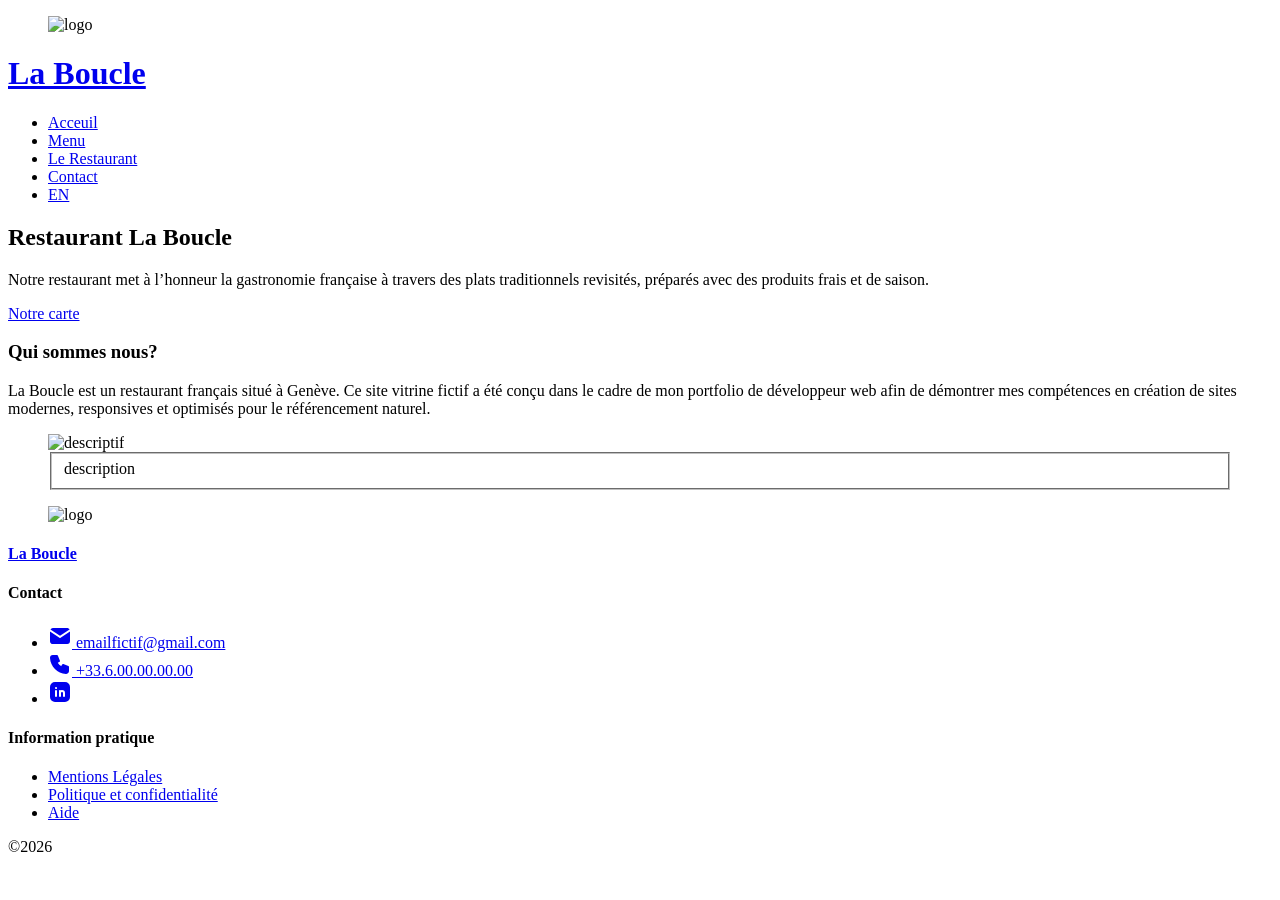
==== index.html @ 0204d928 "Initial commit - site restaurant" ====
<!doctype html>
<html lang="fr">
  <head>
    <meta charset="UTF-8" />
    <meta name="viewport" content="width=device-width, initial-scale=1.0" />
    <meta
      name="description"
      content="Le restaurant La Boucle est un site vitrine fictif qui à pour but de promouvoir mon cv et mes services en ligne."
    />
    <meta name="robots" content="index, follow" />

    <meta
      property="og:title"
      content="Site vitrine | La Boucle - Le Restaurant Français à Genève."
    />
    <meta
      property="og:description"
      content="Le restaurant La Boucle est un site vitrine fictif qui à pour but de promouvoir mon cv et mes services en ligne."
    />
    <meta property="og:image" content="" />
    <meta property="og:url" content="" />

    <meta name="twitter:card" content="summary_large_image" />

    <title>
      Site vitrine | La Boucle - Le Restaurant Français à Genève et aux
      alentours
    </title>
  </head>
  <body>
    <header>
      <div class="header_top">
        <figure>
          <img src="" alt="logo" width="60" height="60" />
        </figure>

        <h1><a href="index.html">La Boucle</a></h1>
      </div>

      <nav aria-label="Navigation principale">
        <ul>
          <li><a href="index.html">Acceuil</a></li>
          <li><a href="app/pages/FR/menu.html">Menu</a></li>
          <li>
            <a href="app/pages/FR/restaurant.html">Le Restaurant</a>
          </li>
          <li><a href="#contact">Contact</a></li>
          <li><a href="app/pages/ENG/home.html">EN</a></li>
        </ul>
      </nav>

      <section class="banner">
        <h2>Restaurant La Boucle</h2>
        <p>
          Notre restaurant met à l’honneur la gastronomie française à travers
          des plats traditionnels revisités, préparés avec des produits frais et
          de saison.
        </p>

        <a class="btn" href="app/pages/FR/menu.html#menu_restaurant"
          >Notre carte</a
        >
      </section>
    </header>

    <main>
      <div class="presentaion">
        <section>
          <h3>Qui sommes nous?</h3>
          <p>
            La Boucle est un restaurant français situé à Genève. Ce site vitrine
            fictif a été conçu dans le cadre de mon portfolio de développeur web
            afin de démontrer mes compétences en création de sites modernes,
            responsives et optimisés pour le référencement naturel.
          </p>
        </section>

        <figure>
          <picture>
            <source srcset="" />
            <source srcset="" />
            <source srcset="" />
            <img src="" alt="descriptif" />
          </picture>
          <fieldset>description</fieldset>
        </figure>
      </div>
    </main>

    <footer>
      <div>
        <figure>
          <img src="" alt="logo" width="60" height="60" />
        </figure>

        <h4><a href="index.html">La Boucle</a></h4>
      </div>
      <div>
        <section>
          <h4 id="contact">Contact</h4>
          <nav aria-label="Navigation secondaire">
            <ul>
              <li>
                <a href="mailto:emailfictif@gmail.com">
                  <svg
                    xmlns="http://www.w3.org/2000/svg"
                    width="24"
                    height="24"
                    viewBox="0 0 24 24"
                    fill="currentColor"
                    class="icon icon-tabler icons-tabler-filled icon-tabler-mail"
                  >
                    <path stroke="none" d="M0 0h24v24H0z" fill="none" />
                    <path
                      d="M22 7.535v9.465a3 3 0 0 1 -2.824 2.995l-.176 .005h-14a3 3 0 0 1 -2.995 -2.824l-.005 -.176v-9.465l9.445 6.297l.116 .066a1 1 0 0 0 .878 0l.116 -.066l9.445 -6.297z"
                    />
                    <path
                      d="M19 4c1.08 0 2.027 .57 2.555 1.427l-9.555 6.37l-9.555 -6.37a2.999 2.999 0 0 1 2.354 -1.42l.201 -.007h14z"
                    />
                  </svg>
                  emailfictif@gmail.com
                </a>
              </li>
              <li>
                <a href="tel:+33600000000"
                  ><svg
                    xmlns="http://www.w3.org/2000/svg"
                    width="24"
                    height="24"
                    viewBox="0 0 24 24"
                    fill="currentColor"
                    class="icon icon-tabler icons-tabler-filled icon-tabler-phone"
                  >
                    <path stroke="none" d="M0 0h24v24H0z" fill="none" />
                    <path
                      d="M9 3a1 1 0 0 1 .877 .519l.051 .11l2 5a1 1 0 0 1 -.313 1.16l-.1 .068l-1.674 1.004l.063 .103a10 10 0 0 0 3.132 3.132l.102 .062l1.005 -1.672a1 1 0 0 1 1.113 -.453l.115 .039l5 2a1 1 0 0 1 .622 .807l.007 .121v4c0 1.657 -1.343 3 -3.06 2.998c-8.579 -.521 -15.418 -7.36 -15.94 -15.998a3 3 0 0 1 2.824 -2.995l.176 -.005h4z"
                    />
                  </svg>
                  +33.6.00.00.00.00
                </a>
              </li>
              <li>
                <a href="lienlinkdel">
                  <svg
                    xmlns="http://www.w3.org/2000/svg"
                    width="24"
                    height="24"
                    viewBox="0 0 24 24"
                    fill="currentColor"
                    class="icon icon-tabler icons-tabler-filled icon-tabler-brand-linkedin"
                  >
                    <path stroke="none" d="M0 0h24v24H0z" fill="none" />
                    <path
                      d="M17 2a5 5 0 0 1 5 5v10a5 5 0 0 1 -5 5h-10a5 5 0 0 1 -5 -5v-10a5 5 0 0 1 5 -5zm-9 8a1 1 0 0 0 -1 1v5a1 1 0 0 0 2 0v-5a1 1 0 0 0 -1 -1m6 0a3 3 0 0 0 -1.168 .236l-.125 .057a1 1 0 0 0 -1.707 .707v5a1 1 0 0 0 2 0v-3a1 1 0 0 1 2 0v3a1 1 0 0 0 2 0v-3a3 3 0 0 0 -3 -3m-6 -3a1 1 0 0 0 -.993 .883l-.007 .127a1 1 0 0 0 1.993 .117l.007 -.127a1 1 0 0 0 -1 -1"
                    />
                  </svg>
                </a>
              </li>
            </ul>
          </nav>
        </section>
      </div>
      <div>
        <h4>Information pratique</h4>
        <nav aria-label="Navigation secondaire">
          <ul>
            <li><a href="#">Mentions Légales</a></li>
            <li><a href="#">Politique et confidentialité</a></li>
            <li><a href="#">Aide</a></li>
          </ul>
        </nav>
      </div>

      <p>&copy;2026</p>
    </footer>
  </body>
</html>
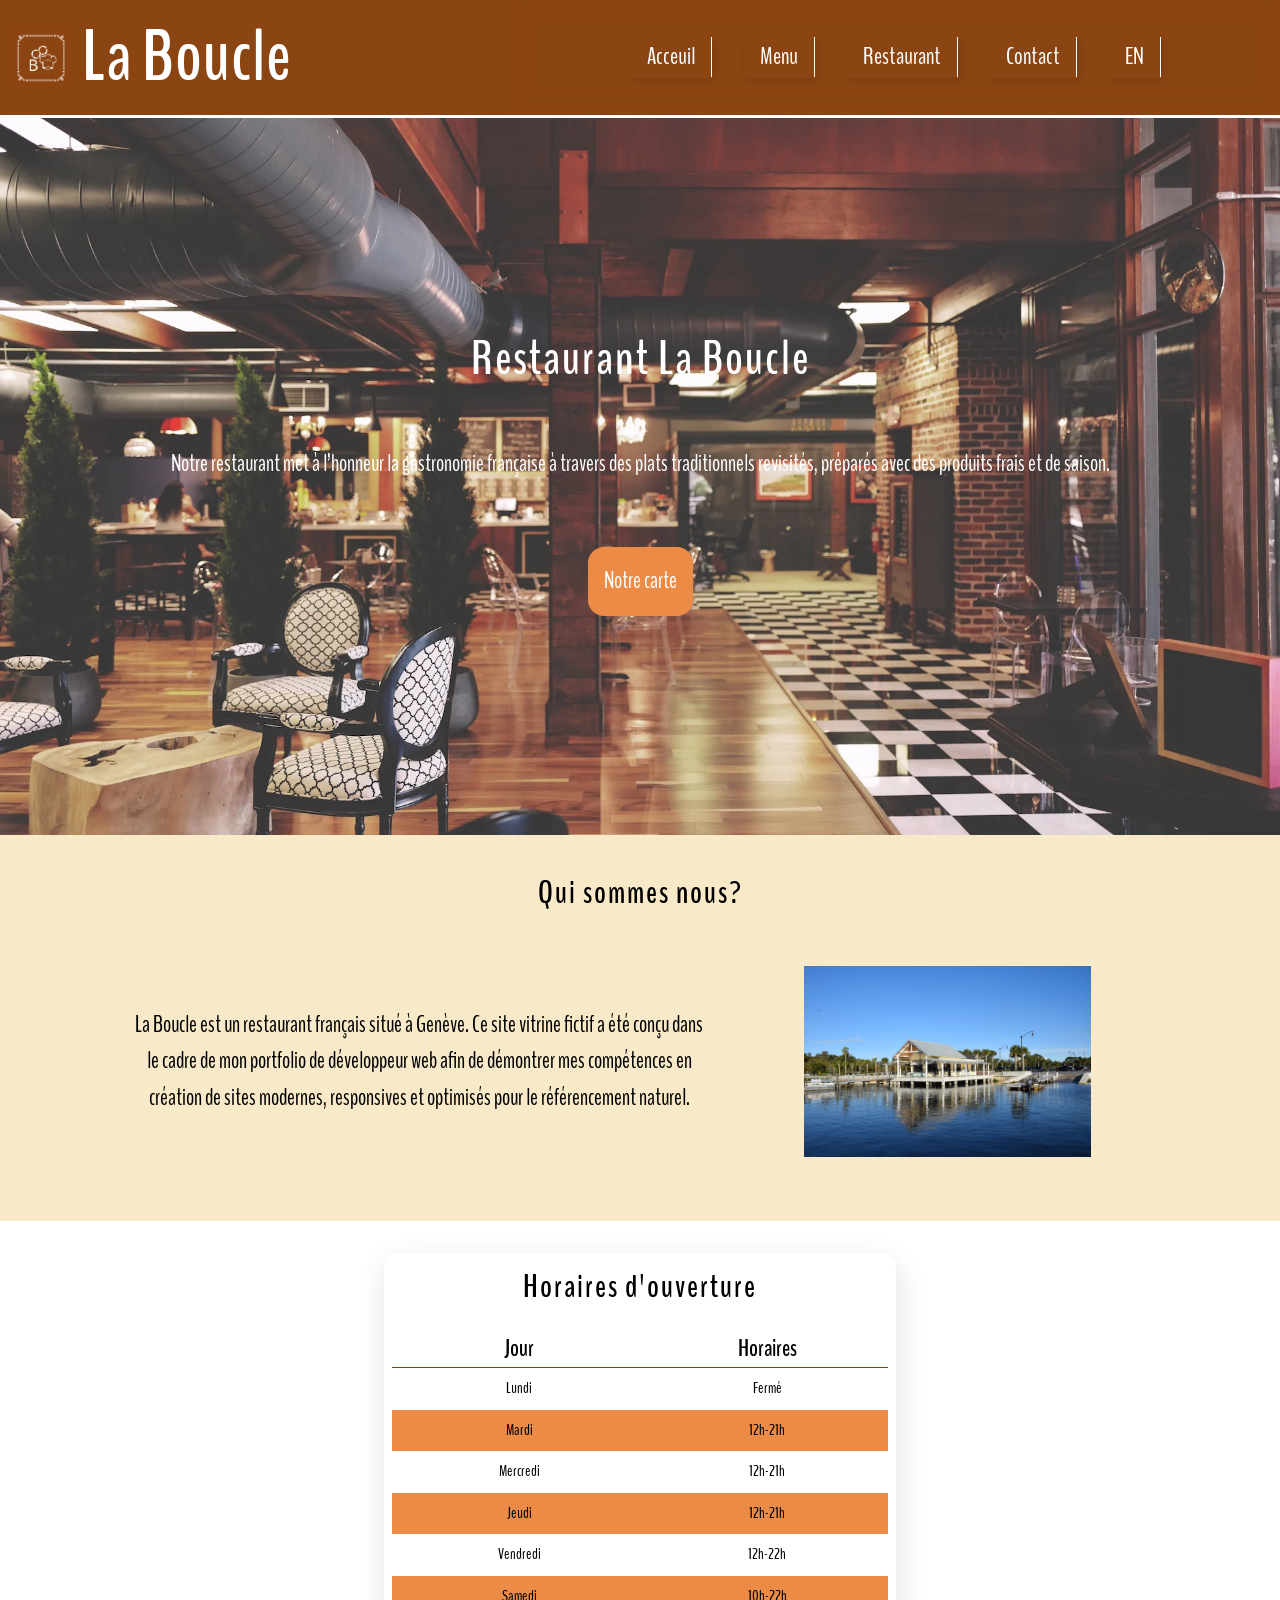
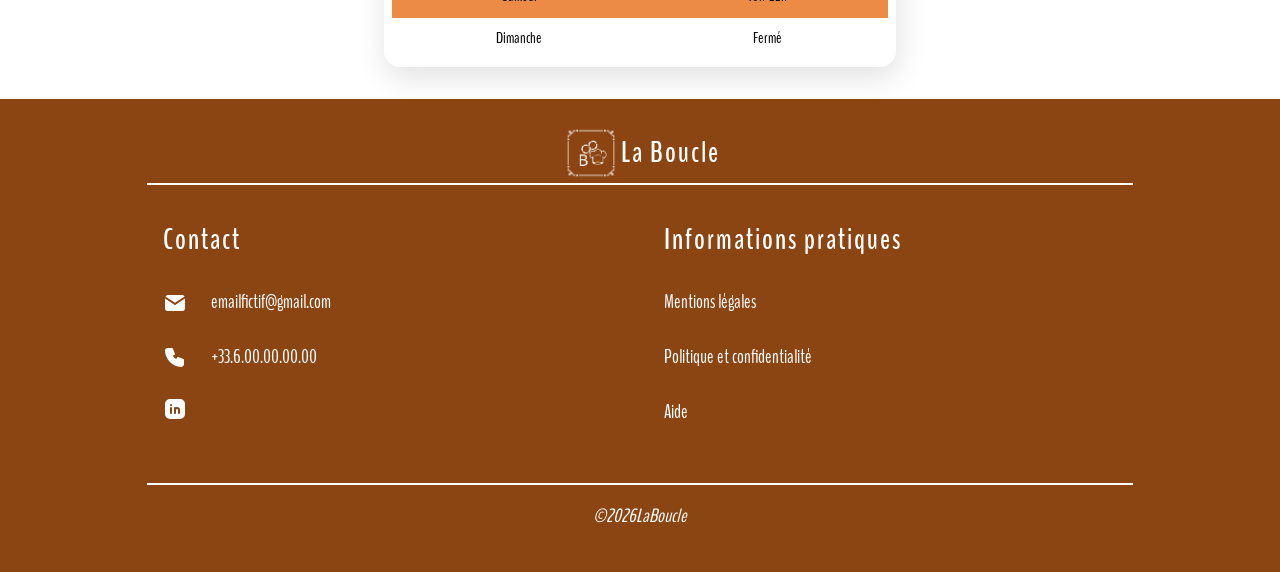
==== commit 637cf63e: "Ajout des images et de la structure final puis modifications de certains élément" ====
--- a/index.html
+++ b/index.html
@@ -21,6 +21,16 @@
     <meta property="og:url" content="" />
 
     <meta name="twitter:card" content="summary_large_image" />
+    <link rel="icon" href="app/public/img/favicon.png" />
+
+    <link rel="preconnect" href="https://fonts.googleapis.com" />
+    <link rel="preconnect" href="https://fonts.gstatic.com" crossorigin />
+    <link
+      href="https://fonts.googleapis.com/css2?family=BenchNine:wght@300;400;700&family=Chela+One&family=Diplomata&family=Ubuntu:ital,wght@0,300;0,400;0,500;0,700;1,300;1,400;1,500;1,700&display=swap"
+      rel="stylesheet"
+    />
+
+    <link rel="stylesheet" href="app/public/css/main.css" />
 
     <title>
       Site vitrine | La Boucle - Le Restaurant Français à Genève et aux
@@ -28,21 +38,64 @@
     </title>
   </head>
   <body>
-    <header>
+    <header class="header-home">
       <div class="header_top">
         <figure>
-          <img src="" alt="logo" width="60" height="60" />
+          <img
+            src="app/public/img/logo.png"
+            alt="logo"
+            width="60"
+            height="60"
+          />
         </figure>
 
         <h1><a href="index.html">La Boucle</a></h1>
+
+        <button class="header-btn">
+          <svg
+            xmlns="http://www.w3.org/2000/svg"
+            width="24"
+            height="24"
+            viewBox="0 0 24 24"
+            fill="none"
+            stroke="currentColor"
+            stroke-width="2"
+            stroke-linecap="round"
+            stroke-linejoin="round"
+            class="icon icon-tabler icons-tabler-outline icon-tabler-menu-2"
+          >
+            <path stroke="none" d="M0 0h24v24H0z" fill="none" />
+            <path d="M4 6l16 0" />
+            <path d="M4 12l16 0" />
+            <path d="M4 18l16 0" />
+          </svg>
+        </button>
       </div>
 
       <nav aria-label="Navigation principale">
+        <button class="header-close">
+          <svg
+            xmlns="http://www.w3.org/2000/svg"
+            width="24"
+            height="24"
+            viewBox="0 0 24 24"
+            fill="none"
+            stroke="currentColor"
+            stroke-width="2"
+            stroke-linecap="round"
+            stroke-linejoin="round"
+            class="icon icon-tabler icons-tabler-outline icon-tabler-x"
+          >
+            <path stroke="none" d="M0 0h24v24H0z" fill="none" />
+            <path d="M18 6l-12 12" />
+            <path d="M6 6l12 12" />
+          </svg>
+        </button>
         <ul>
           <li><a href="index.html">Acceuil</a></li>
           <li><a href="app/pages/FR/menu.html">Menu</a></li>
           <li>
-            <a href="app/pages/FR/restaurant.html">Le Restaurant</a>
+            <a href="app/pages/FR/restaurant.html">Restaurant</a>
           </li>
           <li><a href="#contact">Contact</a></li>
           <li><a href="app/pages/ENG/home.html">EN</a></li>
@@ -57,46 +110,100 @@
           de saison.
         </p>
 
-        <a class="btn" href="app/pages/FR/menu.html#menu_restaurant"
+        <a class="btn banner_btn" href="app/pages/FR/menu.html#menu_restaurant"
           >Notre carte</a
         >
       </section>
     </header>
 
-    <main>
-      <div class="presentaion">
-        <section>
-          <h3>Qui sommes nous?</h3>
-          <p>
-            La Boucle est un restaurant français situé à Genève. Ce site vitrine
-            fictif a été conçu dans le cadre de mon portfolio de développeur web
-            afin de démontrer mes compétences en création de sites modernes,
-            responsives et optimisés pour le référencement naturel.
-          </p>
-        </section>
+    <main class="home_main">
+      <section class="home_section">
+        <h3>Qui sommes nous?</h3>
+
+        <p>
+          La Boucle est un restaurant français situé à Genève. Ce site vitrine
+          fictif a été conçu dans le cadre de mon portfolio de développeur web
+          afin de démontrer mes compétences en création de sites modernes,
+          responsives et optimisés pour le référencement naturel.
+        </p>
 
         <figure>
           <picture>
-            <source srcset="" />
-            <source srcset="" />
-            <source srcset="" />
-            <img src="" alt="descriptif" />
+            <source
+              srcset="app/public/img/restaurant-600.webp"
+              media="max-width:(600px)"
+              type="image/webp"
+            />
+            <source
+              srcset="app/public/img/restaurant-lg.webp"
+              type="image/webp"
+            />
+            <img src="app/public/img/restaurant-lg.webp" alt="" />
           </picture>
-          <fieldset>description</fieldset>
         </figure>
+      </section>
+      <div class="white">
+        <section class="home-horaire">
+          <h3>Horaires d'ouverture</h3>
+          <table>
+            <thead>
+              <tr>
+                <th>Jour</th>
+                <th>Horaires</th>
+              </tr>
+            </thead>
+
+            <tbody>
+              <tr>
+                <td>Lundi</td>
+                <td>Fermé</td>
+              </tr>
+              <tr>
+                <td>Mardi</td>
+                <td>12h-21h</td>
+              </tr>
+              <tr>
+                <td>Mercredi</td>
+                <td>12h-21h</td>
+              </tr>
+              <tr>
+                <td>Jeudi</td>
+                <td>12h-21h</td>
+              </tr>
+              <tr>
+                <td>Vendredi</td>
+                <td>12h-22h</td>
+              </tr>
+              <tr>
+                <td>Samedi</td>
+                <td>10h-22h</td>
+              </tr>
+              <tr>
+                <td>Dimanche</td>
+                <td>Fermé</td>
+              </tr>
+            </tbody>
+          </table>
+        </section>
       </div>
     </main>
 
     <footer>
-      <div>
-        <figure>
-          <img src="" alt="logo" width="60" height="60" />
-        </figure>
-
-        <h4><a href="index.html">La Boucle</a></h4>
-      </div>
-      <div>
-        <section>
+      <div class="footer_conteneur">
+        <div class="footer__brand">
+          <figure>
+            <img
+              src="app/public/img/logo.png"
+              alt="logo"
+              width="60"
+              height="60"
+            />
+          </figure>
+
+          <h4><a href="index.html">La Boucle</a></h4>
+        </div>
+
+        <div class="footer__contact">
           <h4 id="contact">Contact</h4>
           <nav aria-label="Navigation secondaire">
             <ul>
@@ -158,20 +265,22 @@
               </li>
             </ul>
           </nav>
-        </section>
+        </div>
+
+        <div class="footer__info">
+          <h4>Informations pratiques</h4>
+          <nav aria-label="footer-nav">
+            <ul>
+              <li><a href="#">Mentions légales</a></li>
+              <li><a href="#">Politique et confidentialité</a></li>
+              <li><a href="#">Aide</a></li>
+            </ul>
+          </nav>
+        </div>
+
+        <span><em>&copy;2026LaBoucle</em></span>
       </div>
-      <div>
-        <h4>Information pratique</h4>
-        <nav aria-label="Navigation secondaire">
-          <ul>
-            <li><a href="#">Mentions Légales</a></li>
-            <li><a href="#">Politique et confidentialité</a></li>
-            <li><a href="#">Aide</a></li>
-          </ul>
-        </nav>
-      </div>
-
-      <p>&copy;2026</p>
     </footer>
+    <script src="app/public/js/script.js"></script>
   </body>
 </html>
--- a/app/public/css/main.css
+++ b/app/public/css/main.css
@@ -0,0 +1,596 @@
+*,
+*::before,
+*::after {
+  box-sizing: border-box;
+  margin: 0;
+  padding: 0;
+}
+
+html {
+  font-size: 16px;
+  scroll-behavior: smooth;
+}
+
+body {
+  line-height: 1.6;
+  background-color: #f8e9c9;
+}
+
+ul,
+ol {
+  list-style: none;
+}
+
+a {
+  text-decoration: none;
+  color: inherit;
+}
+
+img,
+picture,
+svg {
+  display: block;
+  max-width: 100%;
+}
+
+button {
+  font: inherit;
+}
+
+body {
+  font-size: 16px;
+  line-height: 1.6;
+  font-family: "BenchNine", system-ui, -apple-system, BlinkMacSystemFont, "Segoe UI", Roboto, Oxygen, Ubuntu, Cantarell, "Open Sans", "Helvetica Neue", sans-serif;
+}
+
+h1 {
+  font-size: clamp(3.5rem, 7vw, 4.5rem);
+  letter-spacing: 1px;
+  text-align: center;
+}
+
+h2 {
+  font-size: clamp(2rem, 4vw, 3rem);
+  letter-spacing: 2px;
+}
+
+h3 {
+  font-size: clamp(1.5rem, 3vw, 2rem);
+  letter-spacing: 2px;
+  margin-bottom: 1rem;
+}
+
+h4 {
+  font-size: clamp(1.2rem, 2.5vw, 1.8rem);
+  letter-spacing: 2px;
+}
+
+header li {
+  font-size: clamp(1.1rem, 2vw, 1.5rem);
+}
+
+p,
+main li,
+footer li {
+  font-size: clamp(1rem, 1.8vw, 1.5rem);
+  max-width: 100ch;
+}
+
+.header-home {
+  position: relative;
+  background-color: #8b4512;
+  color: white;
+  display: flex;
+  flex-direction: column;
+  justify-content: space-between;
+  align-items: stretch;
+}
+.header-home nav {
+  display: flex;
+  flex-direction: column;
+  justify-content: center;
+  align-items: center;
+  position: fixed;
+  z-index: 1000;
+  left: 0;
+  top: 0;
+  right: 0;
+  height: 100dvh;
+  width: 100%;
+  pointer-events: none;
+  background: rgba(235, 139, 70, 0.7);
+  backdrop-filter: blur(8px);
+  overflow: hidden;
+  opacity: 0;
+  transform: translateY(-100px);
+  transition: opacity 0.2s ease, transform 0.2s ease;
+}
+.header-home nav.open {
+  opacity: 1;
+  transform: translateY(0);
+  pointer-events: auto;
+}
+.header-home nav ul {
+  display: flex;
+  flex-direction: column;
+  justify-content: center;
+  align-items: center;
+  text-align: center;
+  padding: 1rem 0;
+}
+.header-home nav ul li {
+  font-size: clamp(1.2rem, 2vw, 1.5rem);
+  width: auto;
+  margin: 1rem 0;
+  color: white;
+  border-bottom: 2px solid #8b4512;
+}
+
+.header-close {
+  border: none;
+  background: inherit;
+  position: absolute;
+  top: 2px;
+  right: 2px;
+}
+
+.header_top {
+  display: flex;
+  flex-direction: row;
+  justify-content: space-evenly;
+  align-items: center;
+  flex: 0 0 100%;
+}
+.header_top figure {
+  margin-inline: 0.7rem;
+  border: none;
+}
+.header_top button {
+  border: none;
+  background: inherit;
+  color: white;
+}
+
+.banner {
+  flex-basis: 100%;
+  min-height: 80dvh;
+  display: flex;
+  flex-direction: column;
+  justify-content: center;
+  align-items: center;
+  gap: 2rem;
+  text-align: center;
+  border-top: 3px solid white;
+  background-image: url("../img/banner.webp");
+  background-size: cover;
+  background-position: center;
+}
+.banner p {
+  padding: 1rem;
+}
+.banner a {
+  font-size: clamp(1rem, 1.8vw, 1.5rem);
+  background-color: #eb8b46;
+  padding: 1rem;
+  margin: 1rem 0;
+  border: none;
+  border-radius: 1rem;
+  transition: transform 0.2s ease, border 0.2s ease;
+}
+.banner a:hover {
+  transform: scale(1.1);
+  border: 1px solid white;
+  color: black;
+}
+
+@media (min-width: 1024px) {
+  .header-home {
+    display: flex;
+    flex-direction: row;
+    justify-content: flex-start;
+    align-items: center;
+    flex-wrap: wrap;
+  }
+  .header-home nav {
+    flex: 1 0 40%;
+    position: static;
+    opacity: 1;
+    transform: none;
+    pointer-events: auto;
+    overflow: visible;
+    background: none;
+    width: auto;
+    height: auto;
+  }
+  .header-home nav ul {
+    display: flex;
+    flex-direction: row;
+    justify-content: space-between;
+    align-items: center;
+    padding-inline: 1rem;
+    flex: 1;
+  }
+  .header-home nav ul li {
+    border-right: 1px solid white;
+    padding-inline: 1rem;
+    box-shadow: 3px 3px 8px rgba(0, 0, 0, 0.12);
+    margin-inline: 1rem;
+  }
+  .header_top {
+    flex: 0 0 40%;
+    display: flex;
+    flex-direction: row;
+    justify-content: flex-start;
+    align-items: center;
+  }
+  button {
+    display: none;
+  }
+}
+footer {
+  background-color: #8b4512;
+  color: white;
+  display: flex;
+  flex-direction: column;
+  justify-content: center;
+  align-items: stretch;
+  gap: 3rem;
+  padding: 1.5rem;
+}
+footer li {
+  font-size: clamp(1rem, 2vw, 1.2rem);
+  width: fit-content;
+  margin: 1.5rem 0;
+  transition: 0.2;
+}
+footer li:hover {
+  transform: scale(1.2);
+}
+footer li a {
+  display: flex;
+  flex-direction: row;
+  justify-content: flex-start;
+  align-items: center;
+  gap: 1.5rem;
+}
+footer .footer__brand {
+  display: flex;
+  flex-direction: row;
+  justify-content: space-evenly;
+  align-items: center;
+  border-bottom: 2px solid white;
+}
+footer .footer__contact {
+  padding: 1rem;
+}
+footer .footer__info {
+  padding: 1rem;
+}
+footer span {
+  text-align: center;
+  border-top: 2px solid white;
+  padding: 1rem;
+  display: block;
+  font-size: clamp(1rem, 2vw, 1.2rem);
+}
+
+@media (min-width: 768px) {
+  .footer_conteneur {
+    max-width: 1000px;
+    width: 80%;
+    margin-inline: auto;
+    display: grid;
+    grid-template-columns: repeat(2, 1fr);
+    grid-template-rows: auto;
+    gap: 1rem;
+    grid-template-areas: "brand brand" "contact info" "copy copy";
+  }
+  .footer_conteneur .footer__brand {
+    display: flex;
+    flex-direction: row;
+    justify-content: center;
+    align-items: center;
+    grid-area: brand;
+    text-align: center;
+  }
+  .footer_conteneur .footer__contact {
+    grid-area: contact;
+  }
+  .footer_conteneur .footer__info {
+    grid-area: info;
+  }
+  .footer_conteneur span {
+    grid-area: copy;
+    text-align: center;
+  }
+}
+.home_main {
+  display: flex;
+  flex-direction: column;
+  justify-content: space-between;
+  align-items: stretch;
+  gap: 2rem;
+  max-width: 1800px;
+  margin: 0 auto;
+}
+
+.home_section {
+  text-align: center;
+  display: flex;
+  flex-direction: column;
+  justify-content: flex-start;
+  align-items: stretch;
+  gap: 1rem;
+  border-radius: 1rem;
+  width: 80%;
+  margin: 2rem auto;
+}
+.home_section figure {
+  width: 100%;
+}
+.home_section figure picture > img {
+  width: 100%;
+  height: auto;
+}
+
+.white {
+  background-color: white;
+}
+
+.home-horaire {
+  display: flex;
+  flex-direction: column;
+  justify-content: flex-start;
+  align-items: stretch;
+  width: 70%;
+  margin: 2rem auto;
+  padding: 0.5rem;
+  border-radius: 1rem;
+  box-shadow: 2px 10px 30px rgba(0, 0, 0, 0.12);
+  transition: 0.2s ease;
+}
+.home-horaire:hover {
+  transform: translateY(-10px);
+}
+.home-horaire h3 {
+  text-align: center;
+}
+.home-horaire table {
+  border-collapse: collapse;
+  text-align: center;
+}
+.home-horaire table thead {
+  font-size: clamp(1.3rem, 2vw, 1.5rem);
+}
+.home-horaire table tbody {
+  border-top: 1px solid #8b4512;
+}
+.home-horaire table tbody tr:nth-child(even) {
+  background-color: #eb8b46;
+}
+.home-horaire table td {
+  padding: 0.5rem;
+}
+
+@media (min-width: 768px) {
+  .home_section {
+    display: flex;
+    flex-wrap: wrap;
+    display: flex;
+    flex-direction: row;
+    justify-content: space-between;
+    align-items: center;
+    gap: 2rem;
+  }
+  .home_section h3 {
+    flex: 1 0 100%;
+  }
+  .home_section p {
+    flex: 1 1 40%;
+  }
+  .home_section figure {
+    flex: 0 0 40%;
+  }
+  .home_section figure picture > img {
+    width: 70%;
+    margin: 0 auto;
+  }
+  .home-horaire {
+    width: 40%;
+  }
+}
+.main_menu {
+  display: flex;
+  flex-direction: column;
+  justify-content: flex-start;
+  align-items: stretch;
+  max-width: 1800px;
+  margin: 0 auto;
+}
+.main_menu section {
+  padding: 4rem 0.5rem;
+  padding-top: 0;
+  display: flex;
+  flex-direction: column;
+  justify-content: flex-start;
+  align-items: stretch;
+  gap: 2rem;
+  background: rgba(235, 139, 70, 0.2);
+}
+.main_menu section:nth-child(even) {
+  background: rgba(255, 255, 255, 0.2);
+}
+.main_menu section figure {
+  flex: 1 0;
+  width: 100%;
+  height: 100%;
+}
+.main_menu section figure picture > img {
+  width: 100%;
+  height: 100%;
+  border-radius: 2rem;
+}
+
+.btn-nav-second {
+  display: flex;
+  flex-direction: row;
+  justify-content: flex-start;
+  align-items: flex-start;
+  width: 30%;
+  border: none;
+  padding: 0.5rem;
+  background-color: #eb8b46;
+  gap: 0.5rem;
+}
+
+aside {
+  background-color: #eb8b46;
+  color: white;
+  opacity: 0;
+  max-height: 0;
+  overflow: hidden;
+  pointer-events: none;
+  transform: translateY(-50px);
+  transition: opacity 0.4s ease, max-height 0.4s ease, transform 0.4s ease;
+}
+aside.open_side {
+  opacity: 1;
+  max-height: 100dvh;
+  transform: translateY(0);
+  pointer-events: auto;
+  overflow: visible;
+}
+aside ul {
+  display: flex;
+  flex-direction: column;
+  justify-content: center;
+  align-items: center;
+}
+aside ul li {
+  margin-bottom: 2rem;
+  padding: 0.5rem;
+}
+aside ul li a {
+  display: block;
+}
+
+@media (min-width: 768px) {
+  .main_menu section {
+    display: flex;
+    flex-direction: row;
+    justify-content: flex-start;
+    align-items: flex-start;
+    flex-wrap: wrap;
+  }
+  .main_menu section h3 {
+    flex: 0 0 100%;
+  }
+  .main_menu section ul {
+    flex: 0 1 40%;
+    text-align: center;
+    align-self: center;
+  }
+  .main_menu section figure {
+    flex: 1 0 40%;
+    width: 100%;
+    height: 100%;
+  }
+  .main_menu section figure picture > img {
+    width: 80%;
+    margin: 0 auto;
+    height: auto;
+  }
+  .btn-nav-second {
+    display: none;
+  }
+  aside {
+    opacity: 1;
+    max-height: 70px;
+    overflow: visible;
+    pointer-events: auto;
+    transform: translateY(0);
+    transition: none;
+    transform: translateY(0);
+    pointer-events: auto;
+    overflow: visible;
+  }
+  aside ul {
+    display: flex;
+    flex-direction: row;
+    justify-content: center;
+    align-items: flex-start;
+  }
+  aside ul li {
+    margin: 0 2rem;
+    padding: 0.5rem;
+    border-right: 2px solid white;
+  }
+  aside ul li a {
+    display: block;
+  }
+}
+.main_p_restaurant {
+  max-width: 1800px;
+  margin: 0 auto;
+}
+
+.photo {
+  min-height: 50dvh;
+  gap: 2rem;
+  margin-bottom: 2rem;
+  display: flex;
+  flex-direction: column;
+  justify-content: flex-start;
+  align-items: center;
+}
+.photo h2 {
+  text-align: center;
+}
+
+.card {
+  width: 70%;
+  margin: 0 auto;
+  text-align: center;
+  background-color: white;
+  padding: 2rem;
+  border-radius: 2rem;
+}
+
+.loc {
+  display: flex;
+  flex-direction: column;
+  justify-content: center;
+  align-items: center;
+  background-color: white;
+  padding: 1rem;
+}
+.loc .loc_map {
+  width: 95%;
+  margin: 0 auto;
+}
+.loc .loc_map iframe {
+  width: 100%;
+  object-fit: cover;
+}
+
+@media (min-width: 768px) {
+  .photo {
+    display: flex;
+    flex-direction: row;
+    justify-content: flex-start;
+    align-items: flex-start;
+    flex-wrap: wrap;
+  }
+  .photo h2 {
+    flex: 0 0 100%;
+  }
+  .photo_diapo {
+    flex: 0 0 50%;
+  }
+  .card {
+    flex: 1 0 40%;
+    margin: auto 0;
+  }
+}
+
+/*# sourceMappingURL=main.css.map */
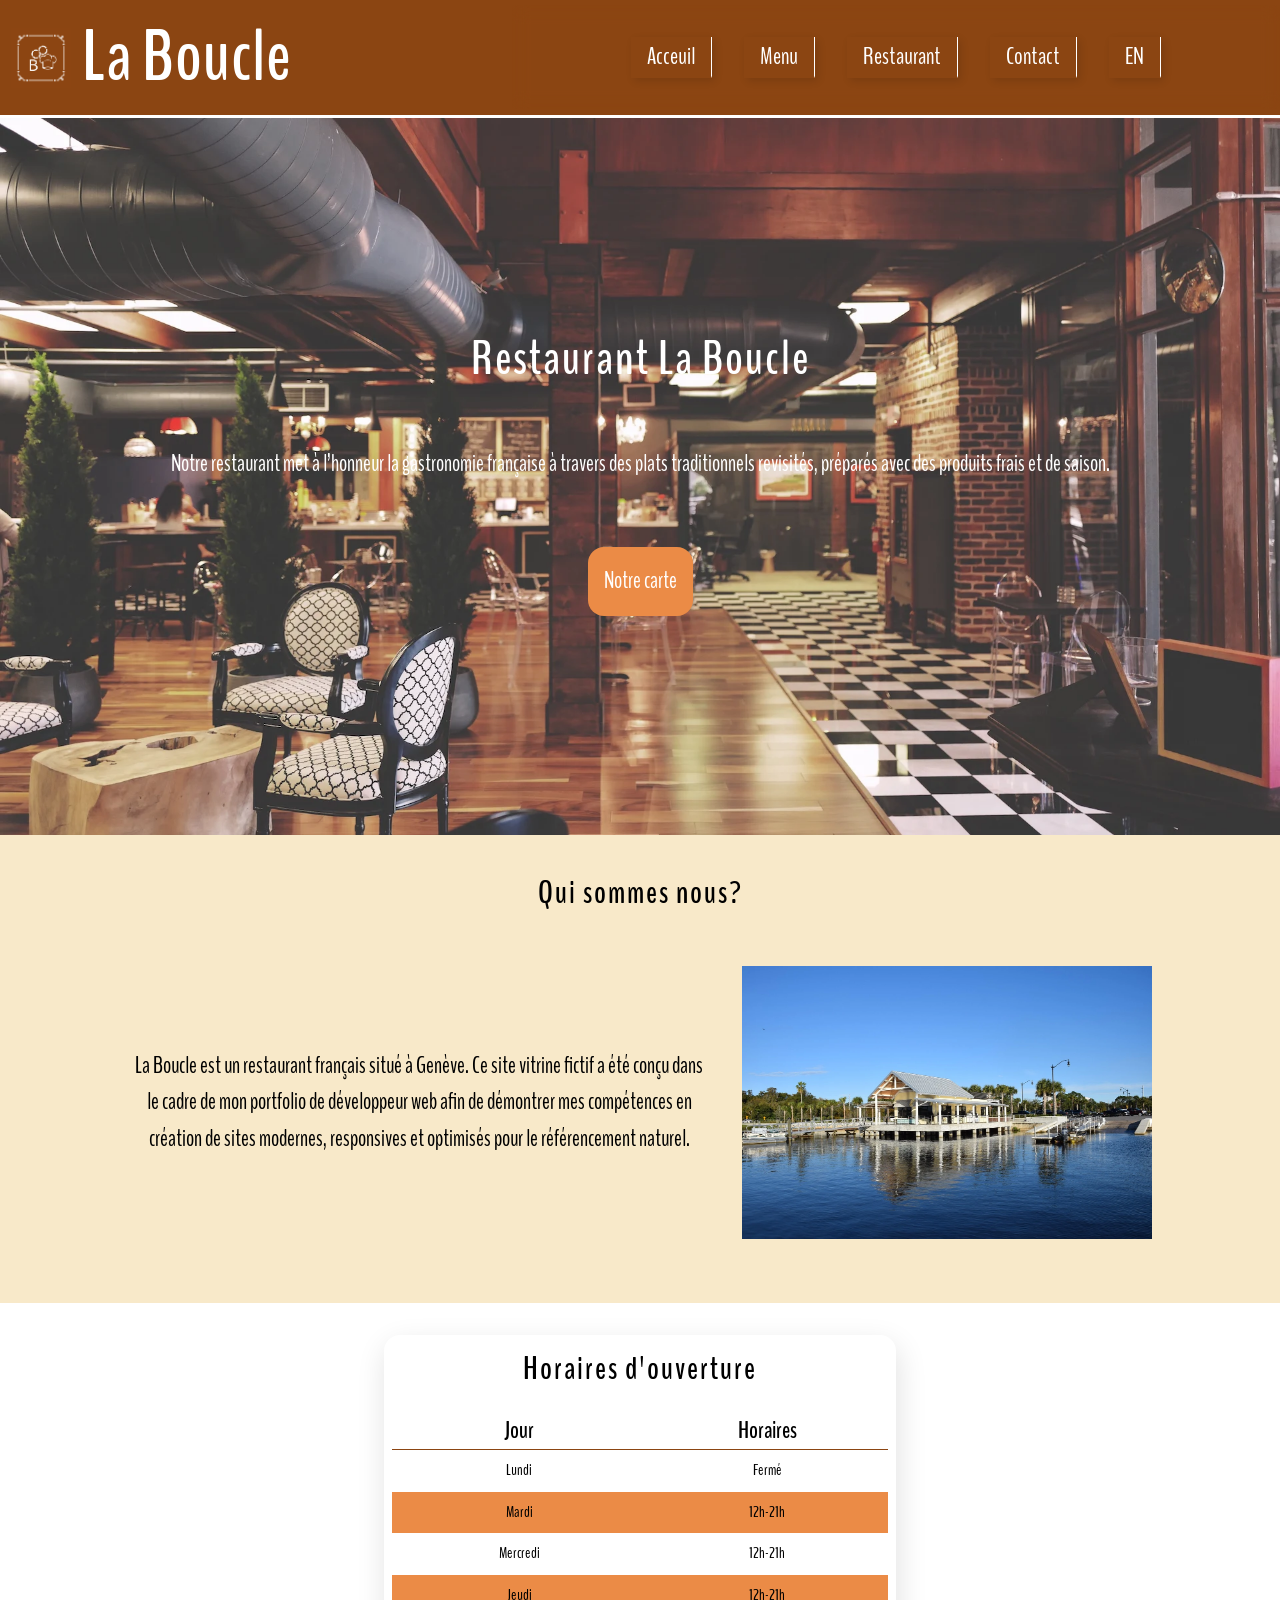
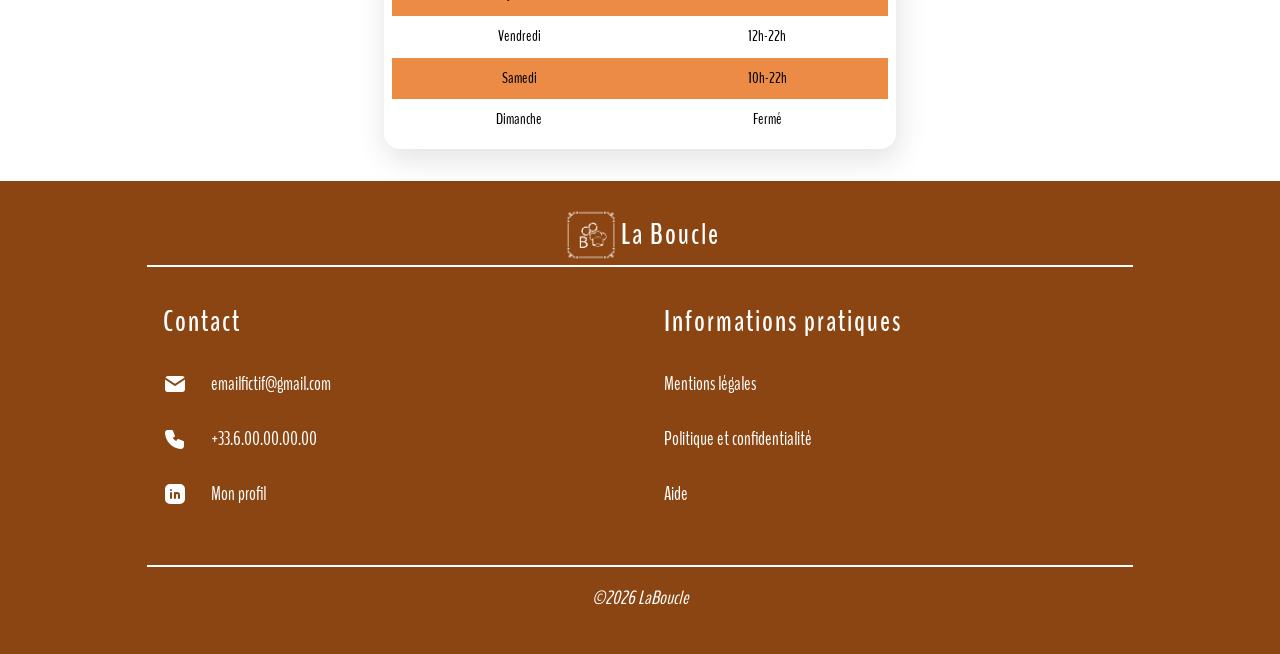
==== commit d97f49e6: "Update" ====
--- a/index.html
+++ b/index.html
@@ -247,7 +247,9 @@
                 </a>
               </li>
               <li>
-                <a href="lienlinkdel">
+                <a
+                  href="https://www.linkedin.com/public-profile/settings?lipi=urn%3Ali%3Apage%3Ad_flagship3_profile_self_edit_contact-info%3B0XQJ9NfuQzCO033v1Vteyw%3D%3D"
+                >
                   <svg
                     xmlns="http://www.w3.org/2000/svg"
                     width="24"
@@ -261,6 +263,7 @@
                       d="M17 2a5 5 0 0 1 5 5v10a5 5 0 0 1 -5 5h-10a5 5 0 0 1 -5 -5v-10a5 5 0 0 1 5 -5zm-9 8a1 1 0 0 0 -1 1v5a1 1 0 0 0 2 0v-5a1 1 0 0 0 -1 -1m6 0a3 3 0 0 0 -1.168 .236l-.125 .057a1 1 0 0 0 -1.707 .707v5a1 1 0 0 0 2 0v-3a1 1 0 0 1 2 0v3a1 1 0 0 0 2 0v-3a3 3 0 0 0 -3 -3m-6 -3a1 1 0 0 0 -.993 .883l-.007 .127a1 1 0 0 0 1.993 .117l.007 -.127a1 1 0 0 0 -1 -1"
                     />
                   </svg>
+                  Mon profil
                 </a>
               </li>
             </ul>
@@ -271,14 +274,20 @@
           <h4>Informations pratiques</h4>
           <nav aria-label="footer-nav">
             <ul>
-              <li><a href="#">Mentions légales</a></li>
-              <li><a href="#">Politique et confidentialité</a></li>
-              <li><a href="#">Aide</a></li>
+              <li>
+                <a href="app/pages/FR/mention-legale.html">Mentions légales</a>
+              </li>
+              <li>
+                <a href="app/pages/FR/politique.html"
+                  >Politique et confidentialité</a
+                >
+              </li>
+              <li><a href="app/pages/FR/aide.html">Aide</a></li>
             </ul>
           </nav>
         </div>
 
-        <span><em>&copy;2026LaBoucle</em></span>
+        <span><em>&copy;2026 LaBoucle</em></span>
       </div>
     </footer>
     <script src="app/public/js/script.js"></script>
--- a/app/public/css/main.css
+++ b/app/public/css/main.css
@@ -24,6 +24,15 @@
 a {
   text-decoration: none;
   color: inherit;
+}
+a:visited {
+  color: beige;
+}
+a:hover {
+  color: black;
+}
+a:focus {
+  color: red;
 }
 
 img,
@@ -124,6 +133,10 @@
   margin: 1rem 0;
   color: white;
   border-bottom: 2px solid #8b4512;
+  transition: transform 0.2s ease;
+}
+.header-home nav ul li:hover {
+  transform: scale(1.1);
 }
 
 .header-close {
@@ -392,7 +405,7 @@
     flex: 0 0 40%;
   }
   .home_section figure picture > img {
-    width: 70%;
+    width: 100%;
     margin: 0 auto;
   }
   .home-horaire {
@@ -523,7 +536,10 @@
   aside ul li {
     margin: 0 2rem;
     padding: 0.5rem;
-    border-right: 2px solid white;
+    transition: transform 0.2s ease;
+  }
+  aside ul li:hover {
+    transform: scale(1.1);
   }
   aside ul li a {
     display: block;
@@ -547,13 +563,15 @@
   text-align: center;
 }
 
+.photo_diapo img {
+  width: 100%;
+}
+
 .card {
   width: 70%;
   margin: 0 auto;
   text-align: center;
-  background-color: white;
   padding: 2rem;
-  border-radius: 2rem;
 }
 
 .loc {
@@ -592,5 +610,17 @@
     margin: auto 0;
   }
 }
+.privacy,
+.help,
+.legal {
+  display: flex;
+  flex-direction: column;
+  justify-content: flex-start;
+  align-items: stretch;
+  max-width: 1800px;
+  width: 95%;
+  margin: 2rem auto;
+  gap: 3rem;
+}
 
 /*# sourceMappingURL=main.css.map */
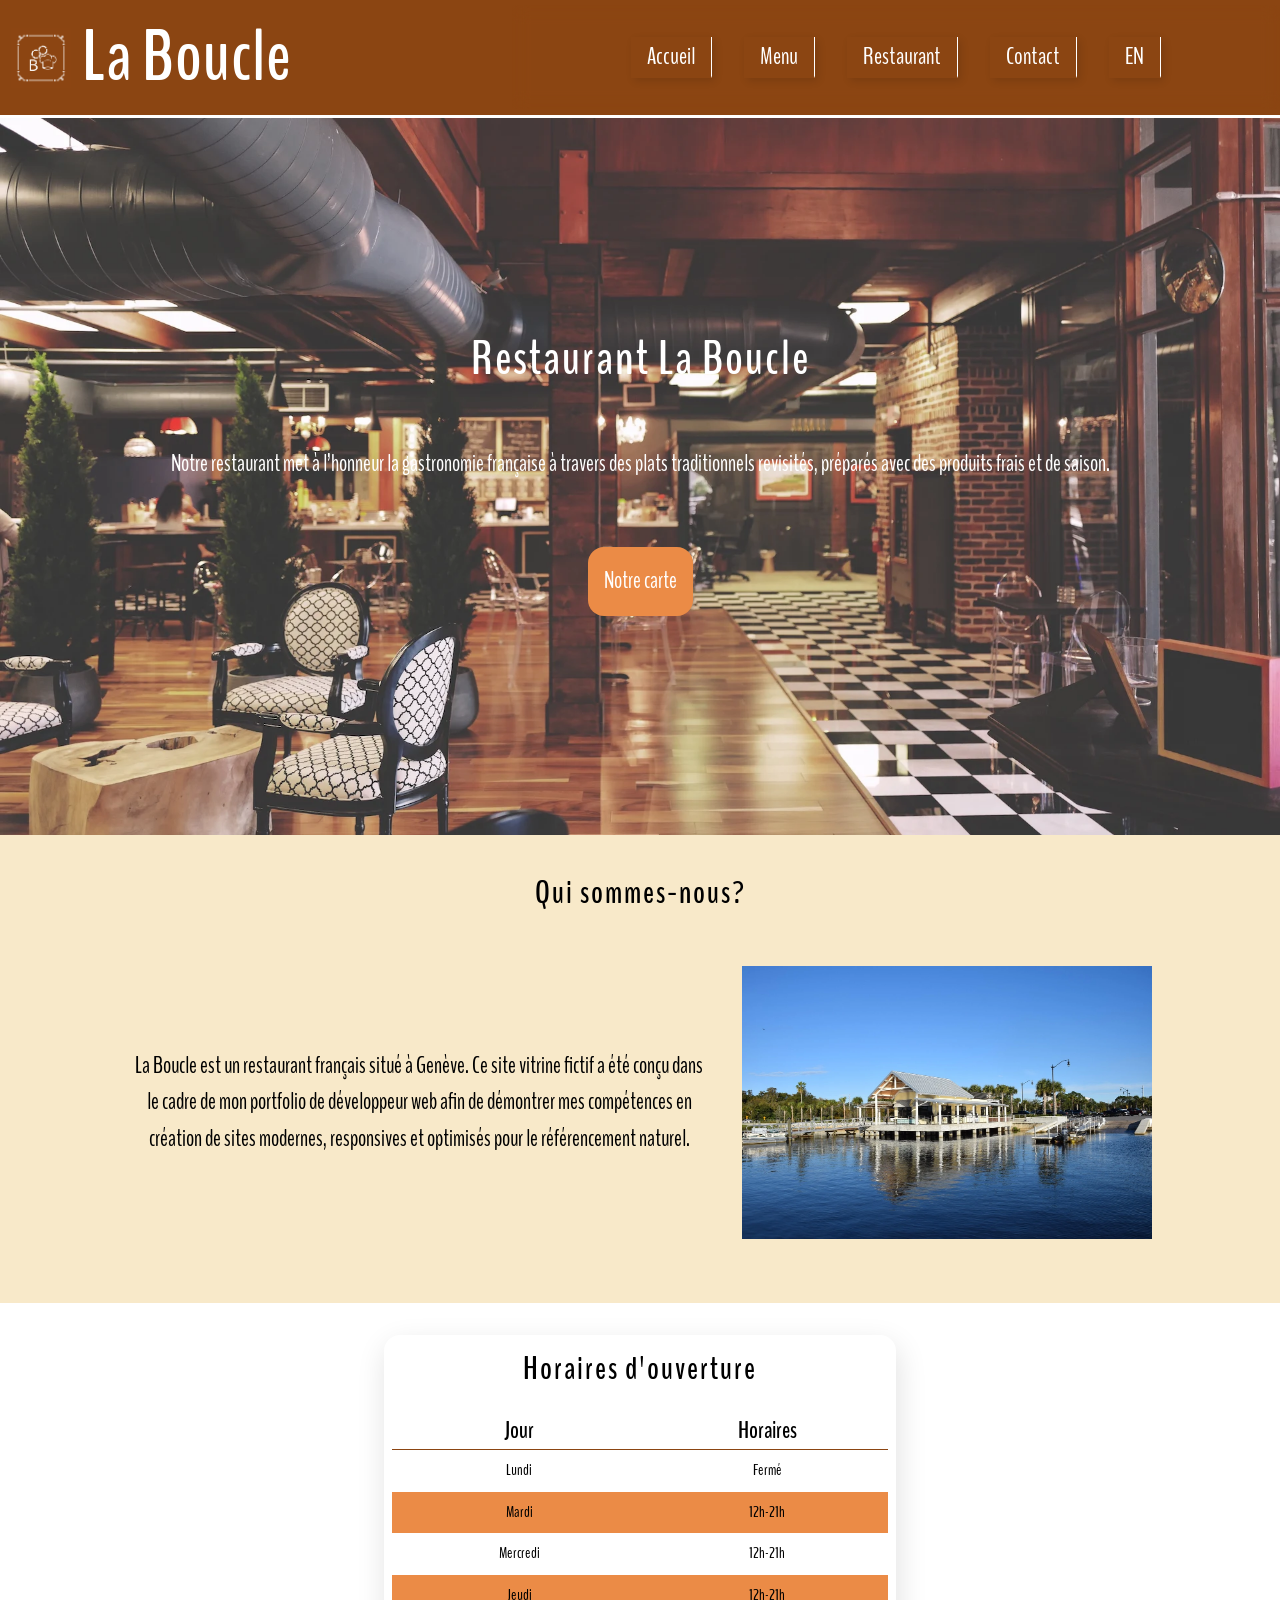
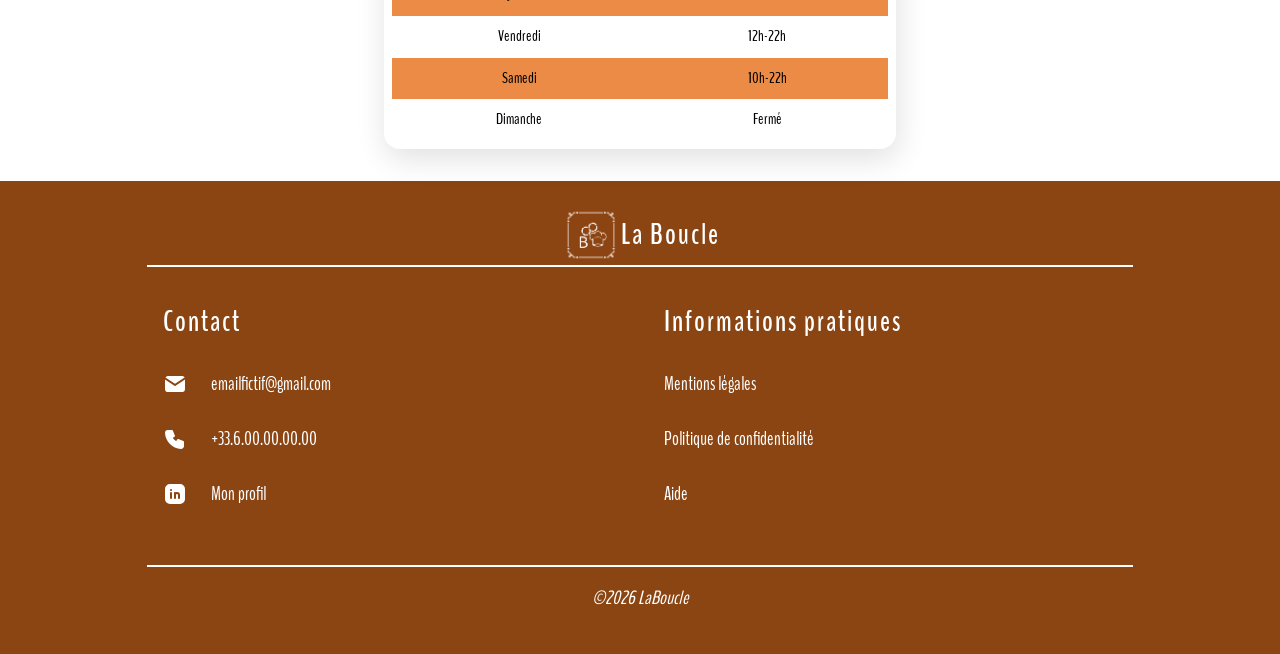
==== commit 758f020d: "Update and fix" ====
--- a/index.html
+++ b/index.html
@@ -5,7 +5,7 @@
     <meta name="viewport" content="width=device-width, initial-scale=1.0" />
     <meta
       name="description"
-      content="Le restaurant La Boucle est un site vitrine fictif qui à pour but de promouvoir mon cv et mes services en ligne."
+      content="Le restaurant La Boucle est un site vitrine fictif qui a pour but de promouvoir mon cv et mes services en ligne."
     />
     <meta name="robots" content="index, follow" />
 
@@ -15,13 +15,24 @@
     />
     <meta
       property="og:description"
-      content="Le restaurant La Boucle est un site vitrine fictif qui à pour but de promouvoir mon cv et mes services en ligne."
-    />
-    <meta property="og:image" content="" />
-    <meta property="og:url" content="" />
+      content="Le restaurant La Boucle est un site vitrine fictif qui à pour but de promouvoir mon CV et mes services en ligne."
+    />
+    <meta
+      property="og:image"
+      content="https://shampe74-hue.github.io/la-boucle-restaurant-vitrine/app/public/img/banner.webp"
+    />
+    <meta
+      property="og:url"
+      content="https://shampe74-hue.github.io/la-boucle-restaurant-vitrine/"
+    />
 
     <meta name="twitter:card" content="summary_large_image" />
     <link rel="icon" href="app/public/img/favicon.png" />
+
+    <link
+      rel="canonical"
+      href="https://shampe74-hue.github.io/la-boucle-restaurant-vitrine/"
+    />
 
     <link rel="preconnect" href="https://fonts.googleapis.com" />
     <link rel="preconnect" href="https://fonts.gstatic.com" crossorigin />
@@ -51,7 +62,7 @@
 
         <h1><a href="index.html">La Boucle</a></h1>
 
-        <button class="header-btn">
+        <button class="header-btn" aria-label="Ouvrir le menu">
           <svg
             xmlns="http://www.w3.org/2000/svg"
             width="24"
@@ -73,7 +84,7 @@
       </div>
 
       <nav aria-label="Navigation principale">
-        <button class="header-close">
+        <button class="header-close" aria-label="fermer le menu">
           <svg
             xmlns="http://www.w3.org/2000/svg"
             width="24"
@@ -92,7 +103,7 @@
           </svg>
         </button>
         <ul>
-          <li><a href="index.html">Acceuil</a></li>
+          <li><a href="index.html">Accueil</a></li>
           <li><a href="app/pages/FR/menu.html">Menu</a></li>
           <li>
             <a href="app/pages/FR/restaurant.html">Restaurant</a>
@@ -118,7 +129,7 @@
 
     <main class="home_main">
       <section class="home_section">
-        <h3>Qui sommes nous?</h3>
+        <h3>Qui sommes-nous?</h3>
 
         <p>
           La Boucle est un restaurant français situé à Genève. Ce site vitrine
@@ -138,7 +149,11 @@
               srcset="app/public/img/restaurant-lg.webp"
               type="image/webp"
             />
-            <img src="app/public/img/restaurant-lg.webp" alt="" />
+            <img
+              src="app/public/img/restaurant-lg.webp"
+              alt="restaurant au bord du lac"
+              loading="lazy"
+            />
           </picture>
         </figure>
       </section>
@@ -279,7 +294,7 @@
               </li>
               <li>
                 <a href="app/pages/FR/politique.html"
-                  >Politique et confidentialité</a
+                  >Politique de confidentialité</a
                 >
               </li>
               <li><a href="app/pages/FR/aide.html">Aide</a></li>
